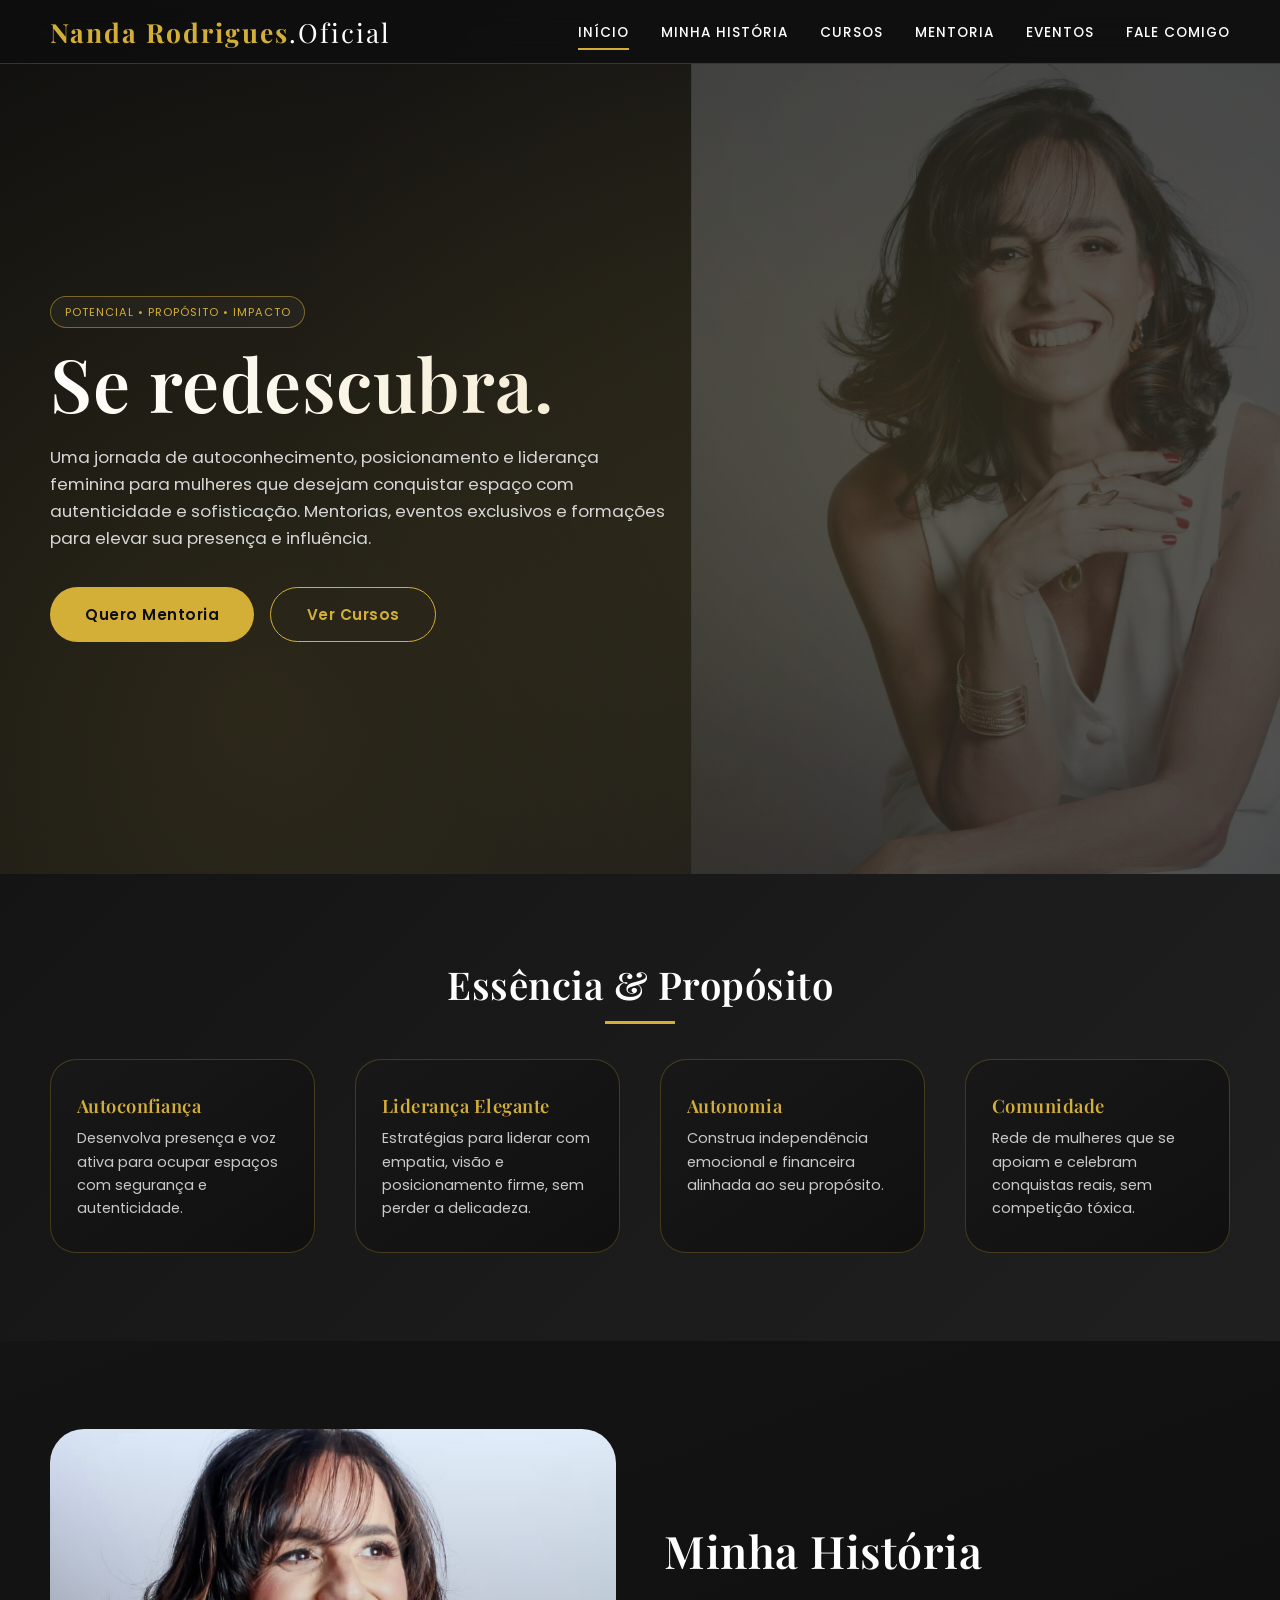
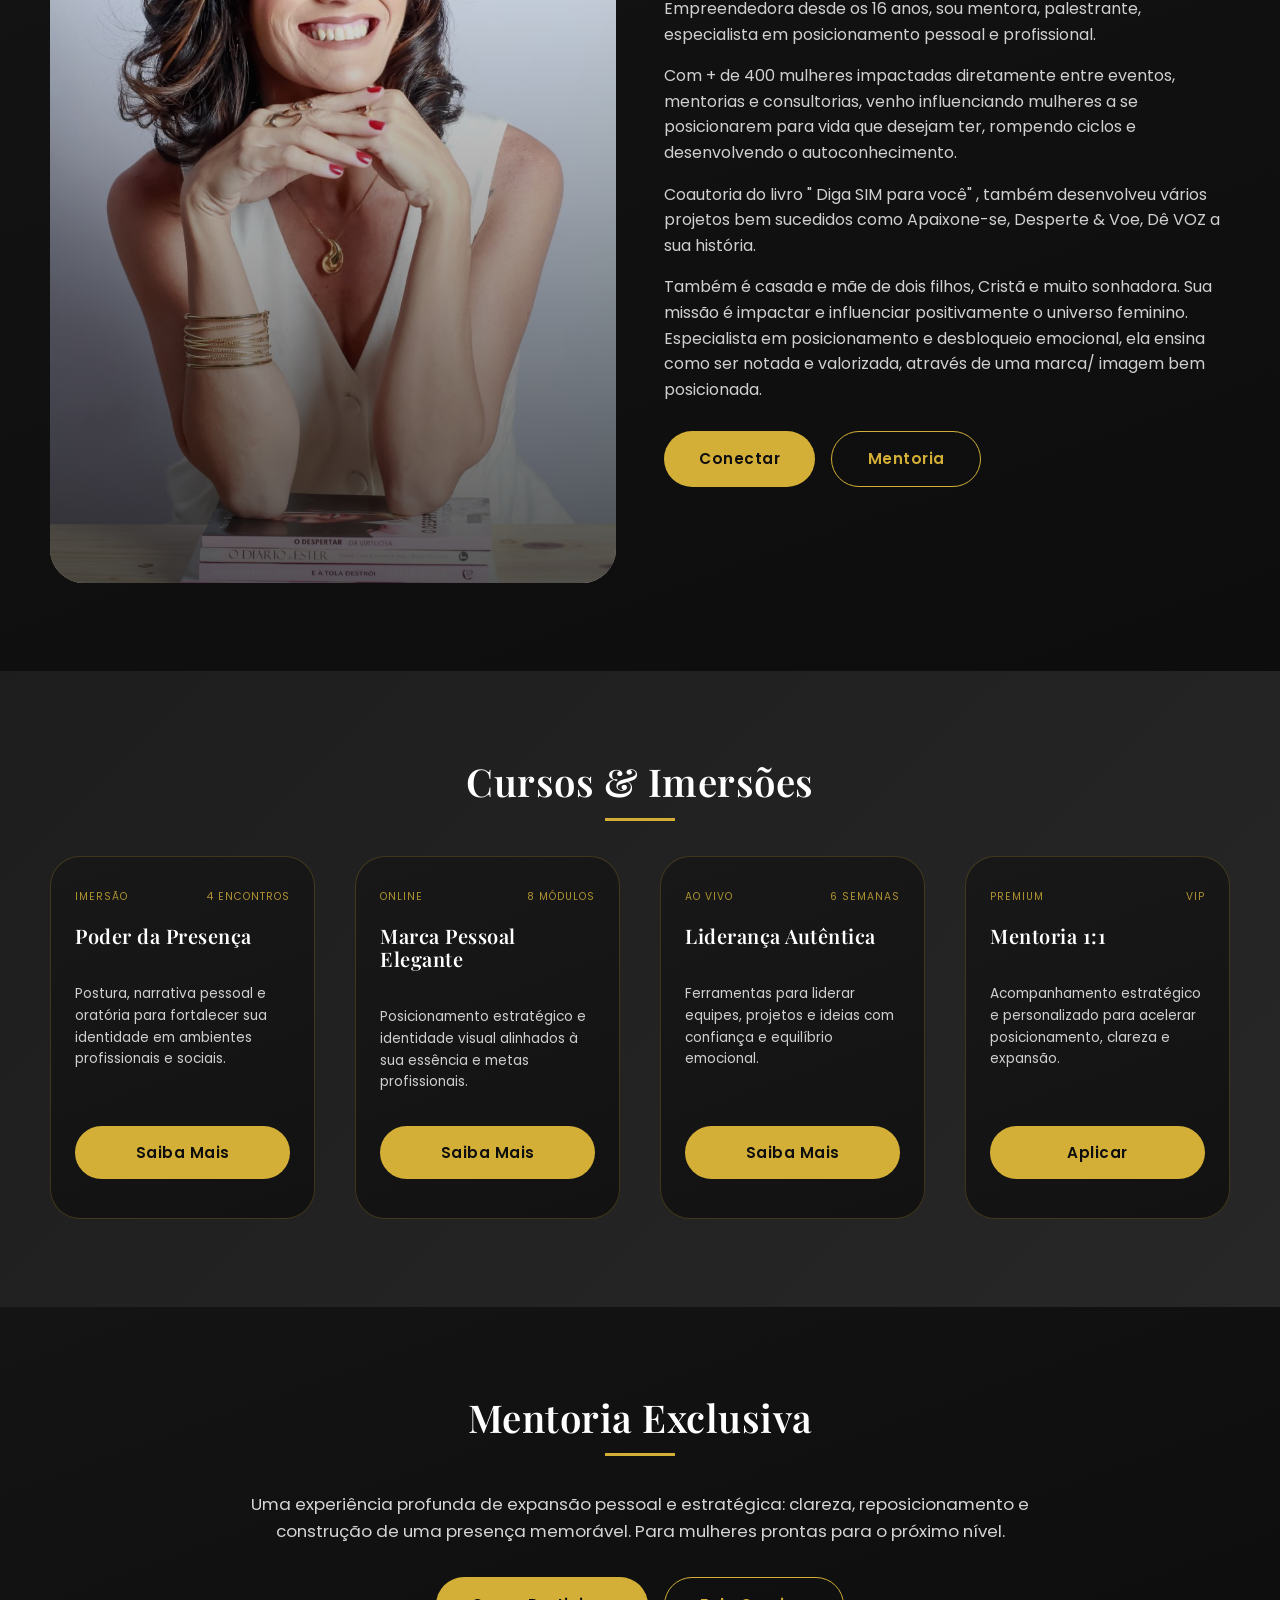
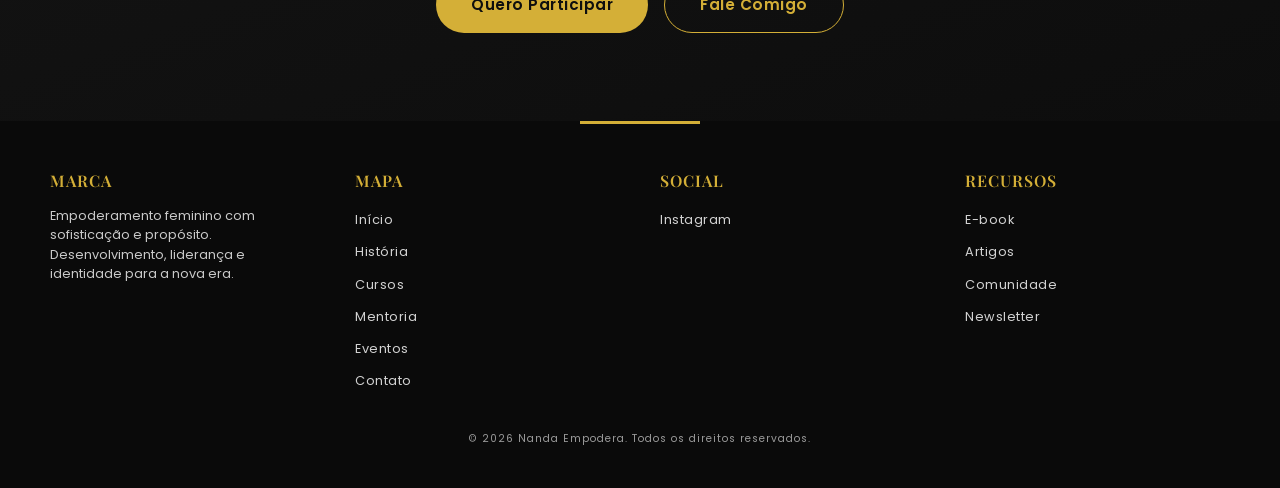
==== index.html @ a6dc2647 "first commit" ====
<!DOCTYPE html>
<html lang="pt-br">
  <head>
    <meta charset="UTF-8" />
    <meta name="viewport" content="width=device-width, initial-scale=1.0" />
    <title>Empoderamento Feminino | Nanda</title>
    <meta
      name="description"
      content="Empoderamento feminino: cursos, mentoria, eventos e uma jornada de transformação com elegância e propósito."
    />
    <link rel="preconnect" href="https://fonts.googleapis.com" />
    <link rel="preconnect" href="https://fonts.gstatic.com" crossorigin />
    <link
      href="https://fonts.googleapis.com/css2?family=Playfair+Display:wght@500;600;700&family=Poppins:wght@300;400;500;600;700&display=swap"
      rel="stylesheet"
    />
    <link rel="stylesheet" href="./css/style.css" />
  </head>
  <body>
    <header class="site-header">
      <div class="container navbar">
        <a href="index.html" class="logo"
          >Nanda Rodrigues<span>.Oficial</span></a
        >
        <nav>
          <ul>
            <li><a class="active" href="index.html">Início</a></li>
            <li><a href="#historia">Minha História</a></li>
            <li><a href="./pages/cursos.html">Cursos</a></li>
            <li><a href="./pages/mentoria.html">Mentoria</a></li>
            <li><a href="./pages/eventos.html">Eventos</a></li>
            <li><a href="./pages/contato.html">Fale Comigo</a></li>
          </ul>
        </nav>
      </div>
    </header>

    <main>
      <section class="hero" id="topo">
        <div class="hero-art">
          <img
            src="./assets/nanda3.jpeg"
            alt="Imagem de destaque"
            loading="lazy"
          />
        </div>
        <div class="container content">
          <div class="badge">Potencial • Propósito • Impacto</div>
          <h1>Se redescubra.</h1>
          <p>
            Uma jornada de autoconhecimento, posicionamento e liderança feminina
            para mulheres que desejam conquistar espaço com autenticidade e
            sofisticação. Mentorias, eventos exclusivos e formações para elevar
            sua presença e influência.
          </p>
          <div class="hero-cta">
            <a href="./pages/mentoria.html" class="btn">Quero Mentoria</a>
            <a href="#cursos" class="btn outline">Ver Cursos</a>
          </div>
        </div>
      </section>

      <section class="section" id="proposta">
        <div class="container">
          <h2 class="section-title">Essência & Propósito</h2>
          <div class="grid values-grid">
            <div class="value-card">
              <h3>Autoconfiança</h3>
              <p>
                Desenvolva presença e voz ativa para ocupar espaços com
                segurança e autenticidade.
              </p>
            </div>
            <div class="value-card">
              <h3>Liderança Elegante</h3>
              <p>
                Estratégias para liderar com empatia, visão e posicionamento
                firme, sem perder a delicadeza.
              </p>
            </div>
            <div class="value-card">
              <h3>Autonomia</h3>
              <p>
                Construa independência emocional e financeira alinhada ao seu
                propósito.
              </p>
            </div>
            <div class="value-card">
              <h3>Comunidade</h3>
              <p>
                Rede de mulheres que se apoiam e celebram conquistas reais, sem
                competição tóxica.
              </p>
            </div>
          </div>
        </div>
      </section>

      <section class="section alt" id="historia">
        <div class="container story">
          <div class="story-media">
            <img
              src="./assets/nanda1.jpeg"
              alt="Mulher em postura de confiança"
              loading="lazy"
            />
          </div>
          <div class="story-text">
            <h2>Minha História</h2>
            <p>
              Empreendedora desde os 16 anos, sou mentora, palestrante,
              especialista em posicionamento pessoal e profissional.
            </p>
            <p>
              Com + de 400 mulheres impactadas diretamente entre eventos,
              mentorias e consultorias, venho influenciando mulheres a se
              posicionarem para vida que desejam ter, rompendo ciclos e
              desenvolvendo o autoconhecimento.
            </p>
            <p>
              Coautoria do livro " Diga SIM para você" , também desenvolveu
              vários projetos bem sucedidos como Apaixone-se, Desperte & Voe, Dê
              VOZ a sua história.
            </p>
            <p>
              Também é casada e mãe de dois filhos, Cristã e muito sonhadora.
              Sua missão é impactar e influenciar positivamente o universo
              feminino. Especialista em posicionamento e desbloqueio emocional,
              ela ensina como ser notada e valorizada, através de uma marca/
              imagem bem posicionada.
            </p>
            <div
              style="
                margin-top: 1.8rem;
                display: flex;
                gap: 1rem;
                flex-wrap: wrap;
              "
            >
              <a href="./pages/contato.html" class="btn">Conectar</a>
              <a href="./pages/mentoria.html" class="btn outline">Mentoria</a>
            </div>
          </div>
        </div>
      </section>

      <section class="section" id="cursos">
        <div class="container">
          <h2 class="section-title">Cursos & Imersões</h2>
          <div class="grid courses-grid">
            <div class="course-card">
              <div class="course-meta">
                <span>IMERSÃO</span><span>4 encontros</span>
              </div>
              <h3>Poder da Presença</h3>
              <p>
                Postura, narrativa pessoal e oratória para fortalecer sua
                identidade em ambientes profissionais e sociais.
              </p>
              <a href="./pages/cursos.html#presenca" class="btn">Saiba Mais</a>
            </div>
            <div class="course-card">
              <div class="course-meta">
                <span>ONLINE</span><span>8 módulos</span>
              </div>
              <h3>Marca Pessoal Elegante</h3>
              <p>
                Posicionamento estratégico e identidade visual alinhados à sua
                essência e metas profissionais.
              </p>
              <a href="./pages/cursos.html#marca" class="btn">Saiba Mais</a>
            </div>
            <div class="course-card">
              <div class="course-meta">
                <span>AO VIVO</span><span>6 semanas</span>
              </div>
              <h3>Liderança Autêntica</h3>
              <p>
                Ferramentas para liderar equipes, projetos e ideias com
                confiança e equilíbrio emocional.
              </p>
              <a href="./pages/cursos.html#lideranca" class="btn">Saiba Mais</a>
            </div>
            <div class="course-card">
              <div class="course-meta">
                <span>PREMIUM</span><span>VIP</span>
              </div>
              <h3>Mentoria 1:1</h3>
              <p>
                Acompanhamento estratégico e personalizado para acelerar
                posicionamento, clareza e expansão.
              </p>
              <a href="./pages/mentoria.html" class="btn">Aplicar</a>
            </div>
          </div>
        </div>
      </section>

      <section class="section alt" id="call">
        <div class="container" style="text-align: center; max-width: 820px">
          <h2 class="section-title">Mentoria Exclusiva</h2>
          <p style="color: #d5d5d5; font-size: 1.05rem">
            Uma experiência profunda de expansão pessoal e estratégica: clareza,
            reposicionamento e construção de uma presença memorável. Para
            mulheres prontas para o próximo nível.
          </p>
          <div
            style="
              margin-top: 2rem;
              display: flex;
              justify-content: center;
              gap: 1rem;
              flex-wrap: wrap;
            "
          >
            <a href="./pages/mentoria.html" class="btn">Quero Participar</a>
            <a href="./pages/contato.html" class="btn outline">Fale Comigo</a>
          </div>
        </div>
      </section>
    </main>

    <footer class="site-footer">
      <div class="container footer-grid">
        <div class="footer-col">
          <h4>Marca</h4>
          <p style="font-size: 0.8rem; line-height: 1.5; color: #c9c9c9">
            Empoderamento feminino com sofisticação e propósito.
            Desenvolvimento, liderança e identidade para a nova era.
          </p>
        </div>
        <div class="footer-col">
          <h4>Mapa</h4>
          <ul>
            <li><a href="#topo">Início</a></li>
            <li><a href="#historia">História</a></li>
            <li><a href="#cursos">Cursos</a></li>
            <li><a href="./pages/mentoria.html">Mentoria</a></li>
            <li><a href="./pages/eventos.html">Eventos</a></li>
            <li><a href="./pages/contato.html">Contato</a></li>
          </ul>
        </div>
        <div class="footer-col">
          <h4>Social</h4>
          <ul>
            <li><a href="http://instagram.com/nanda_rodriguesoficial">Instagram</a></li>

          </ul>
        </div>
        <div class="footer-col">
          <h4>Recursos</h4>
          <ul>
            <li><a href="#">E-book</a></li>
            <li><a href="#">Artigos</a></li>
            <li><a href="#">Comunidade</a></li>
            <li><a href="#">Newsletter</a></li>
          </ul>
        </div>
      </div>
      <div class="copy">
        © <span id="ano"></span> Nanda Empodera. Todos os direitos reservados.
      </div>
    </footer>
    <script>
      document.getElementById("ano").textContent = new Date().getFullYear();
    </script>
  </body>
</html>
---- css/style.css ----
/* Paleta: Preto (#0E0E0E), Branco (#FFFFFF), Dourado (#C8A951 / #D4AF37) */
:root {
  --preto: #0e0e0e;
  --branco: #ffffff;
  --dourado: #d4af37;
  --dourado-claro: #edd9a3;
  --fonte-titulo: 'Playfair Display', serif;
  --fonte-texto: 'Poppins', 'Helvetica Neue', Arial, sans-serif;
  --grad-bg: linear-gradient(135deg, #0e0e0e 0%, #1c1c1c 40%, #2b2b2b 100%);
}

* { box-sizing: border-box; }
html { scroll-behavior: smooth; }
body {
  margin:0; padding:0;
  font-family: var(--fonte-texto);
  color: var(--branco);
  background: var(--grad-bg);
  -webkit-font-smoothing: antialiased;
}

/* Tipografia */
h1,h2,h3,h4 { font-family: var(--fonte-titulo); font-weight:600; line-height:1.15; letter-spacing:.5px; }
p { line-height:1.6; }

/* Layout utilidades */
.container { width: min(1180px, 100% - 3rem); margin-inline:auto; }
.grid { display:grid; gap:2.5rem; }
.flex { display:flex; }
.center { display:flex; align-items:center; justify-content:center; }
.btn {
  --btn-bg: var(--dourado);
  --btn-color: var(--preto);
  position:relative;
  display:inline-flex; align-items:center; justify-content:center;
  padding:.95rem 2.2rem; border:none; border-radius:48px;
  background:var(--btn-bg); color:var(--btn-color); font-weight:600; font-size:.95rem; letter-spacing:.5px;
  text-decoration:none; cursor:pointer; overflow:hidden; transition:.35s ease;
}
.btn::after { content:""; position:absolute; inset:0; background:linear-gradient(120deg,var(--dourado),#f5e1a4,var(--dourado)); opacity:0; transition:.45s; }
.btn:hover::after { opacity:1; }
.btn:hover { color:var(--preto); filter:brightness(1.05); transform:translateY(-2px); box-shadow:0 8px 22px -10px rgba(0,0,0,.6); }
.btn.outline { background:transparent; color:var(--dourado); border:1px solid var(--dourado); }
.btn.outline:hover { background:var(--dourado); color:var(--preto); }

/* Header */
header.site-header {
  position:sticky; top:0; z-index:50;
  backdrop-filter: blur(14px);
  background:rgba(14,14,14,0.72);
  border-bottom:1px solid rgba(212,175,55,0.25);
}
.navbar { display:flex; align-items:center; justify-content:space-between; padding:.85rem 0; }
.logo { font-family:var(--fonte-titulo); font-size:1.65rem; color:var(--dourado); text-decoration:none; font-weight:700; letter-spacing:2px; position:relative; }
.logo span { color:var(--branco); font-weight:300; }
nav ul { list-style:none; display:flex; gap:2rem; margin:0; padding:0; }
nav a { position:relative; font-size:.85rem; text-transform:uppercase; letter-spacing:1px; font-weight:500; text-decoration:none; color:var(--branco); padding:.25rem 0; }
nav a::after { content:""; position:absolute; left:0; bottom:-4px; width:0; height:2px; background:var(--dourado); transition:.4s ease; }
nav a:hover::after, nav a.active::after { width:100%; }

/* Hero */
.hero { position:relative; min-height:90vh; display:flex; align-items:center; }
.hero::before { content:""; position:absolute; inset:0; background:radial-gradient(circle at 70% 40%, rgba(212,175,55,0.10), transparent 60%), radial-gradient(circle at 20% 80%, rgba(212,175,55,0.12), transparent 65%); pointer-events:none; }
.hero .content { position:relative; z-index:2; }
.hero .hero-art { position:absolute; inset:0; display:flex; justify-content:flex-end; align-items:center; overflow:hidden; pointer-events:none; }
.hero .hero-art img { width:50%; max-width:640px; min-width:380px; object-fit:cover; object-position:top center; height:100%; opacity:.28; mix-blend-mode:screen; filter:grayscale(30%) contrast(105%) brightness(80%); transform:translateX(8%); transition:1.2s ease; }
.hero:hover .hero-art img { opacity:.38; filter:grayscale(10%) contrast(110%) brightness(86%); }
.badge { display:inline-flex; align-items:center; gap:.5rem; padding:.4rem .85rem; border:1px solid rgba(212,175,55,.5); border-radius:40px; font-size:.7rem; letter-spacing:1px; text-transform:uppercase; color:var(--dourado); background:rgba(255,255,255,0.04); backdrop-filter:blur(10px); }
.hero h1 { font-size: clamp(2.6rem, 6vw, 4.6rem); margin:.75rem 0 1.2rem; background:linear-gradient(120deg,var(--branco),var(--dourado-claro)); -webkit-background-clip:text; background-clip:text; color:transparent; }
.hero p { max-width:620px; font-size:1.05rem; color:#d6d6d6; }
.hero-cta { margin-top:2.2rem; display:flex; gap:1rem; flex-wrap:wrap; }

/* Seção Valores / Proposta */
.section { padding:5.5rem 0; position:relative; }
.section.alt { background:linear-gradient(160deg,#141414,#0d0d0d); }
.section-title { font-size:2.4rem; margin:0 0 2.2rem; text-align:center; position:relative; }
.section-title::after { content:""; width:70px; height:3px; background:var(--dourado); display:block; margin:.9rem auto 0; }
.values-grid { grid-template-columns:repeat(auto-fit,minmax(230px,1fr)); }
.value-card { position:relative; padding:2.2rem 1.6rem 2rem; background:linear-gradient(145deg,#181818,#101010); border:1px solid rgba(212,175,55,0.25); border-radius:26px; overflow:hidden; transition:.5s; }
.value-card::before { content:""; position:absolute; inset:0; background:linear-gradient(130deg,rgba(212,175,55,0.15),transparent 65%); opacity:0; transition:.5s; }
.value-card:hover { transform:translateY(-6px); box-shadow:0 18px 40px -20px rgba(0,0,0,.9); }
.value-card:hover::before { opacity:1; }
.value-card h3 { margin:0 0 .7rem; font-size:1.15rem; color:var(--dourado); letter-spacing:.5px; }
.value-card p { margin:0; font-size:.9rem; color:#c9c9c9; }

/* Minha História */
.story { display:grid; gap:3rem; grid-template-columns:repeat(auto-fit,minmax(320px,1fr)); align-items:center; }
.story-media { position:relative; aspect-ratio:3/4; border-radius:34px; overflow:hidden; background:#222; }
.story-media img { width:100%; height:100%; object-fit:cover; filter:grayscale(20%) contrast(105%); transition:.6s; }
.story-media::after { content:""; position:absolute; inset:0; background:linear-gradient(to top, rgba(14,14,14,0.7), rgba(14,14,14,0)); }
.story-media:hover img { transform:scale(1.05); filter:grayscale(0%) contrast(110%); }
.story-text h2 { font-size:2.8rem; margin:0 0 1.2rem; }
.story-text p { color:#d0d0d0; }

/* Cursos e Mentoria */
.courses-grid { grid-template-columns:repeat(auto-fit,minmax(260px,1fr)); }
.course-card { position:relative; padding:2rem 1.5rem 2.4rem; background:linear-gradient(160deg,#181818,#121212); border:1px solid rgba(212,175,55,0.22); border-radius:30px; display:flex; flex-direction:column; gap:1rem; }
.course-card h3 { margin:.2rem 0 .4rem; font-size:1.25rem; }
.course-card p { font-size:.85rem; color:#cfcfcf; flex-grow:1; }
.course-meta { display:flex; justify-content:space-between; font-size:.65rem; letter-spacing:1px; text-transform:uppercase; color:var(--dourado); opacity:.8; }
.course-card .btn { margin-top:.2rem; }

/* Eventos */
.events-list { display:grid; gap:2rem; }
.event-item { position:relative; padding:1.6rem 1.5rem 1.9rem; border:1px solid rgba(212,175,55,0.25); border-radius:24px; background:linear-gradient(140deg,#181818,#121212); display:grid; gap:1rem; }
.event-top { display:flex; flex-wrap:wrap; gap:1rem; justify-content:space-between; align-items:center; }
.event-date { font-size:.75rem; letter-spacing:1px; text-transform:uppercase; color:var(--dourado); background:rgba(212,175,55,0.1); padding:.45rem .85rem; border-radius:30px; }
.event-item h3 { margin:.3rem 0 .2rem; font-size:1.25rem; color:var(--branco); }
.event-item p { margin:0; font-size:.9rem; color:#cfcfcf; }
.event-actions { margin-top:.6rem; display:flex; gap:.6rem; flex-wrap:wrap; }

/* Contato */
.contact-wrapper { display:grid; gap:3rem; grid-template-columns:repeat(auto-fit,minmax(320px,1fr)); align-items:start; }
.contact-info { background:linear-gradient(150deg,#181818,#111); padding:2.2rem 2rem 2.4rem; border:1px solid rgba(212,175,55,0.25); border-radius:28px; }
.contact-info h3 { margin-top:0; color:var(--dourado); }
.contact-info p { font-size:.9rem; color:#d0d0d0; }
.socials { display:flex; gap:.9rem; margin-top:1rem; }
.socials a { width:42px; height:42px; display:inline-flex; align-items:center; justify-content:center; border-radius:50%; border:1px solid rgba(212,175,55,0.35); color:var(--dourado); text-decoration:none; font-size:1rem; transition:.4s; }
.socials a:hover { background:var(--dourado); color:var(--preto); box-shadow:0 0 0 4px rgba(212,175,55,0.25); }

form.contact-form { display:grid; gap:1.1rem; }
.contact-form .row { display:grid; gap:1rem; grid-template-columns:repeat(auto-fit,minmax(180px,1fr)); }
.contact-form input, .contact-form textarea, .contact-form select {
  width:100%; padding:.95rem 1rem; border-radius:18px; border:1px solid rgba(212,175,55,0.3); background:#111; color:var(--branco); font-family:var(--fonte-texto); font-size:.9rem; resize:vertical; min-height:56px;
}
.contact-form textarea { min-height:160px; }
.contact-form input:focus, .contact-form textarea:focus, .contact-form select:focus { outline:1px solid var(--dourado); box-shadow:0 0 0 3px rgba(212,175,55,0.25); }

/* Footer */
footer.site-footer { background:#0a0a0a; padding:3.2rem 0 2.6rem; position:relative; }
footer.site-footer::before { content:""; position:absolute; top:0; left:50%; transform:translateX(-50%); width:120px; height:3px; background:var(--dourado); }
.footer-grid { display:grid; gap:2.5rem; grid-template-columns:repeat(auto-fit,minmax(200px,1fr)); }
.footer-col h4 { margin:0 0 1rem; font-size:1rem; letter-spacing:1px; color:var(--dourado); text-transform:uppercase; }
.footer-col ul { list-style:none; padding:0; margin:0; display:grid; gap:.45rem; }
.footer-col a { color:#d2d2d2; text-decoration:none; font-size:.8rem; letter-spacing:.5px; }
.footer-col a:hover { color:var(--dourado); }
.copy { margin-top:2.4rem; font-size:.65rem; text-align:center; letter-spacing:1px; color:#999; }

/* Toast feedback */
.toast-holder { position:fixed; top:1rem; right:1rem; display:flex; flex-direction:column; gap:.6rem; z-index:3000; }
.toast { background:rgba(20,20,20,.9); border:1px solid rgba(212,175,55,0.4); color:var(--branco); font-size:.75rem; padding:.75rem 1rem; border-radius:14px; letter-spacing:.5px; opacity:0; transform:translateY(-6px); transition:.4s cubic-bezier(.4,.7,.3,1); backdrop-filter:blur(6px); }
.toast-info { border-color:rgba(212,175,55,0.4); }
.toast-warn { border-color:#d4af37; background:linear-gradient(120deg,#332b10,#1b180d); }
.toast-error { border-color:#b54040; background:linear-gradient(120deg,#3a1212,#1b0d0d); }
.toast.show { opacity:1; transform:translateY(0); }

/* Responsividade */
@media (max-width:860px) {
  .navbar { flex-wrap:wrap; gap:1rem; }
  nav ul { flex-wrap:wrap; gap:1.2rem; }
  .hero { padding:5rem 0 4rem; }
  .hero .hero-art img { width:70%; min-width:unset; transform:translateX(0); opacity:.22; }
  .story-text h2 { font-size:2.2rem; }
}
@media (max-width:540px) {
  .hero h1 { font-size:2.3rem; }
  .section { padding:4rem 0; }
}
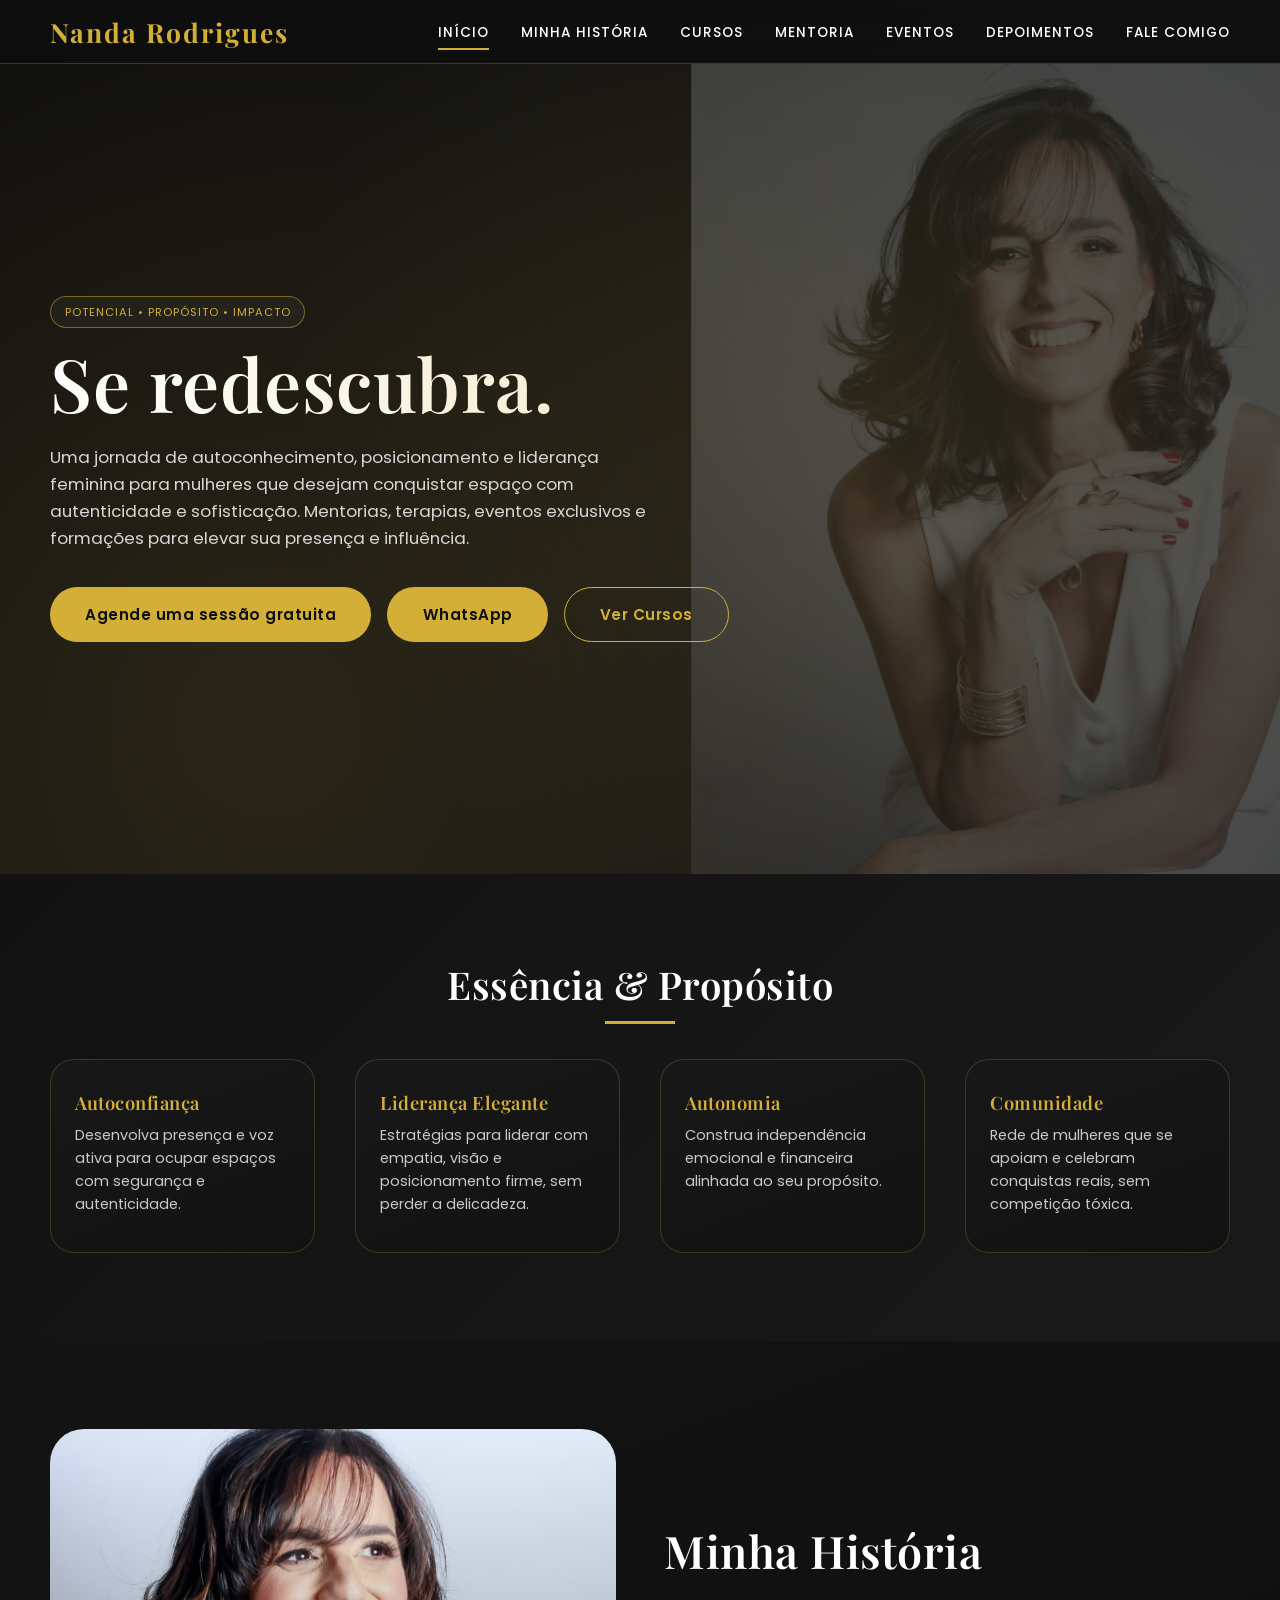
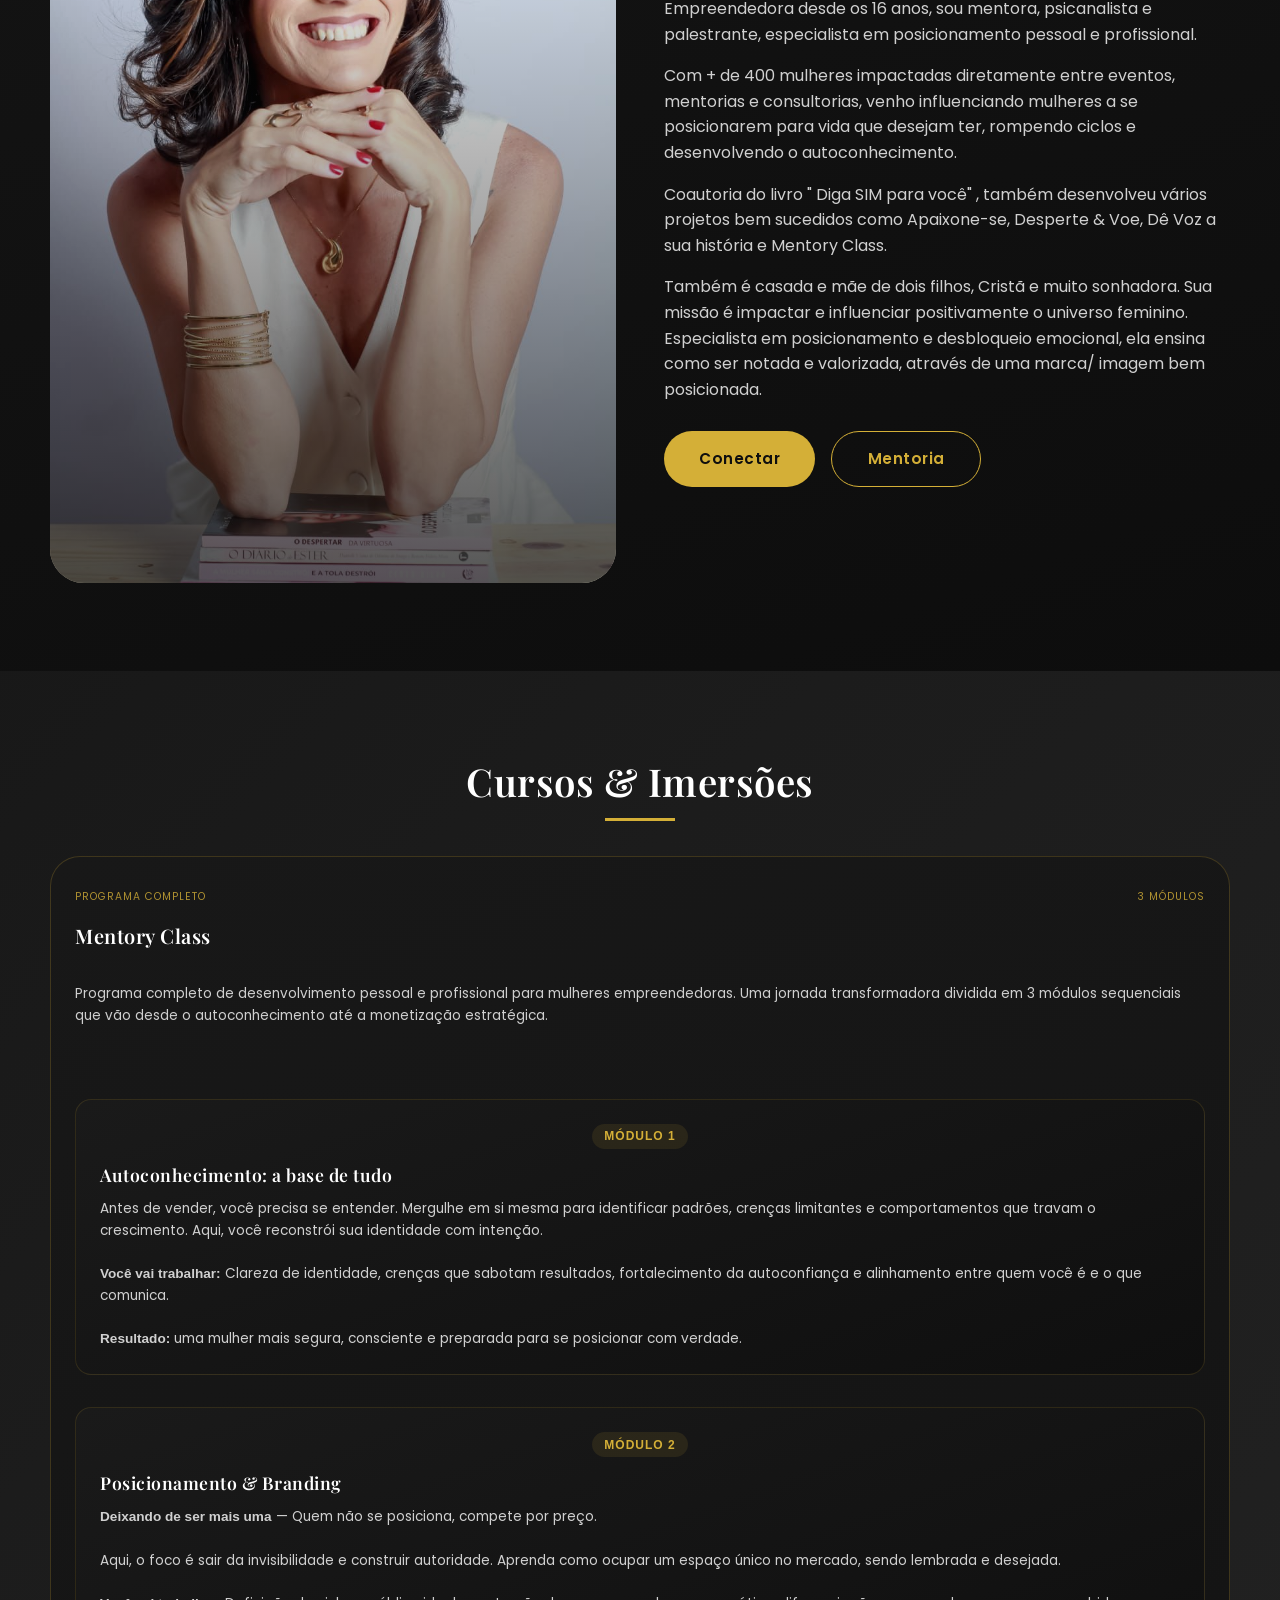
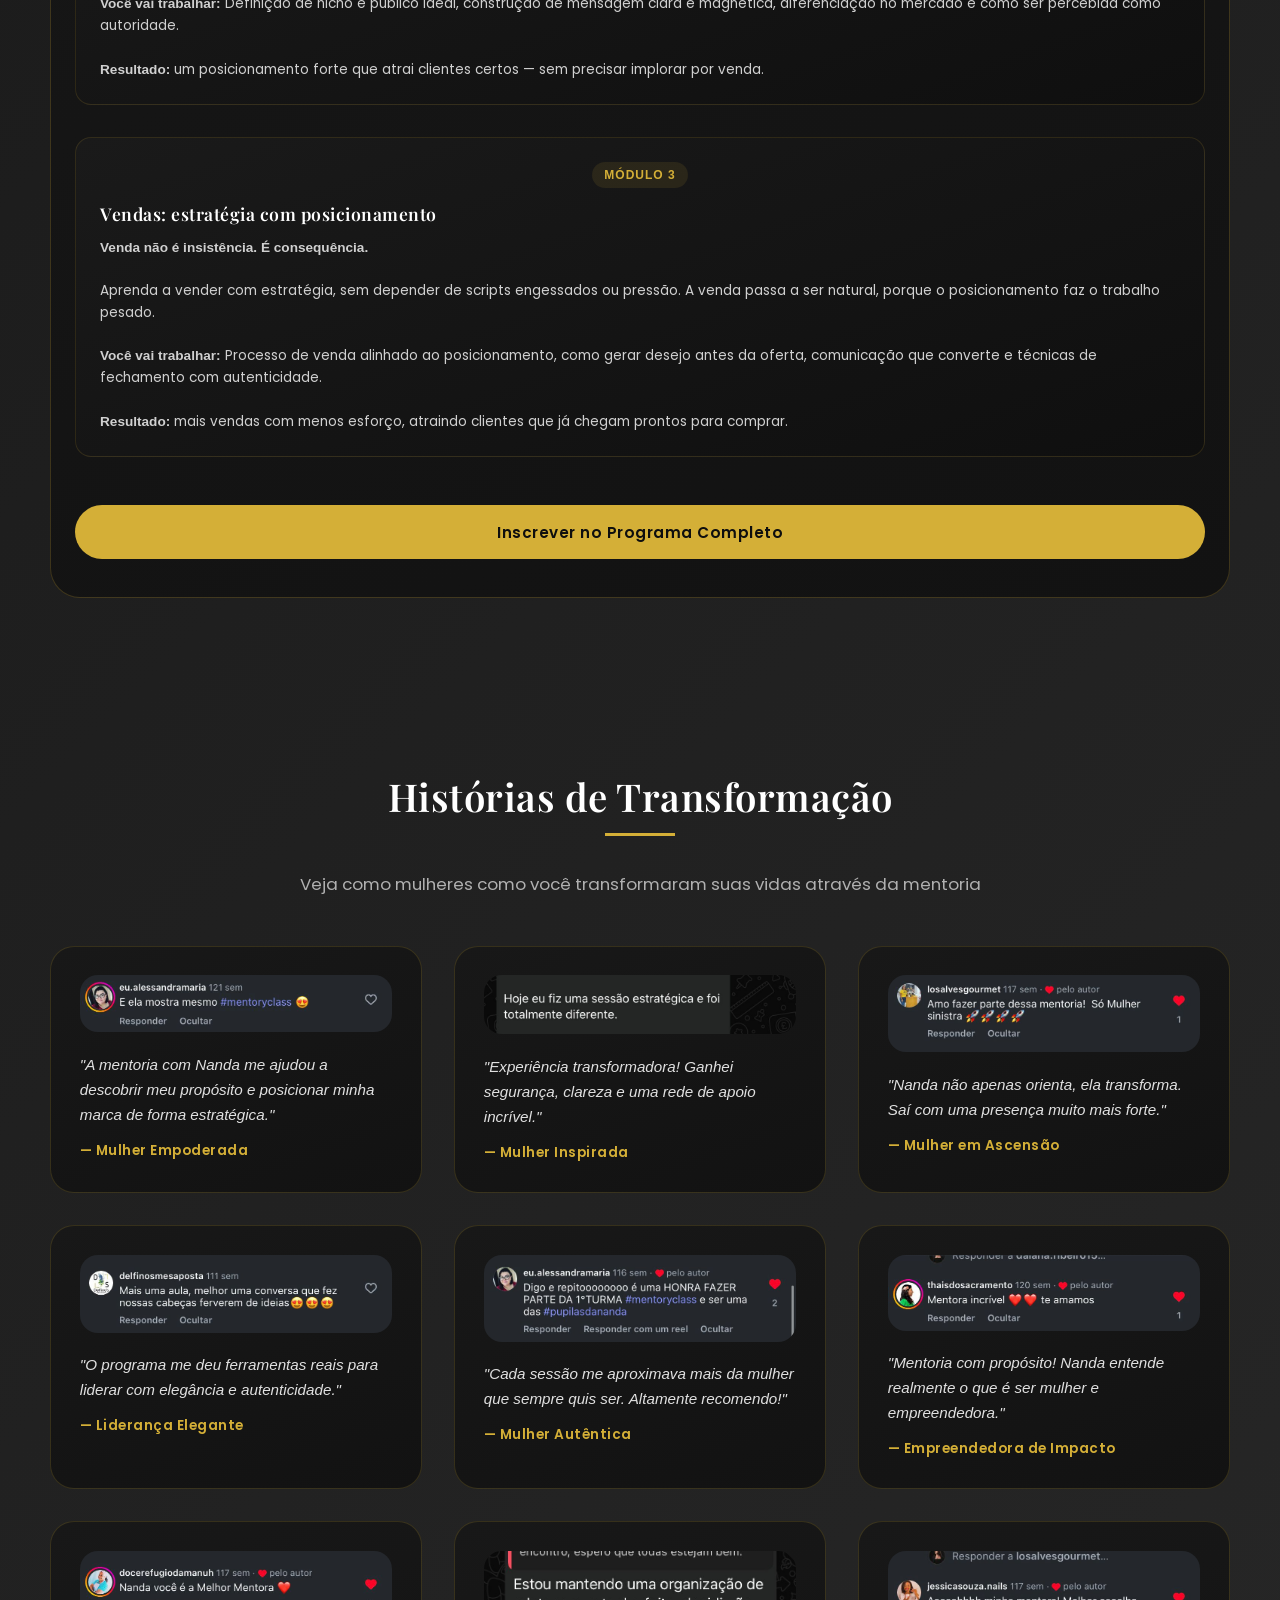
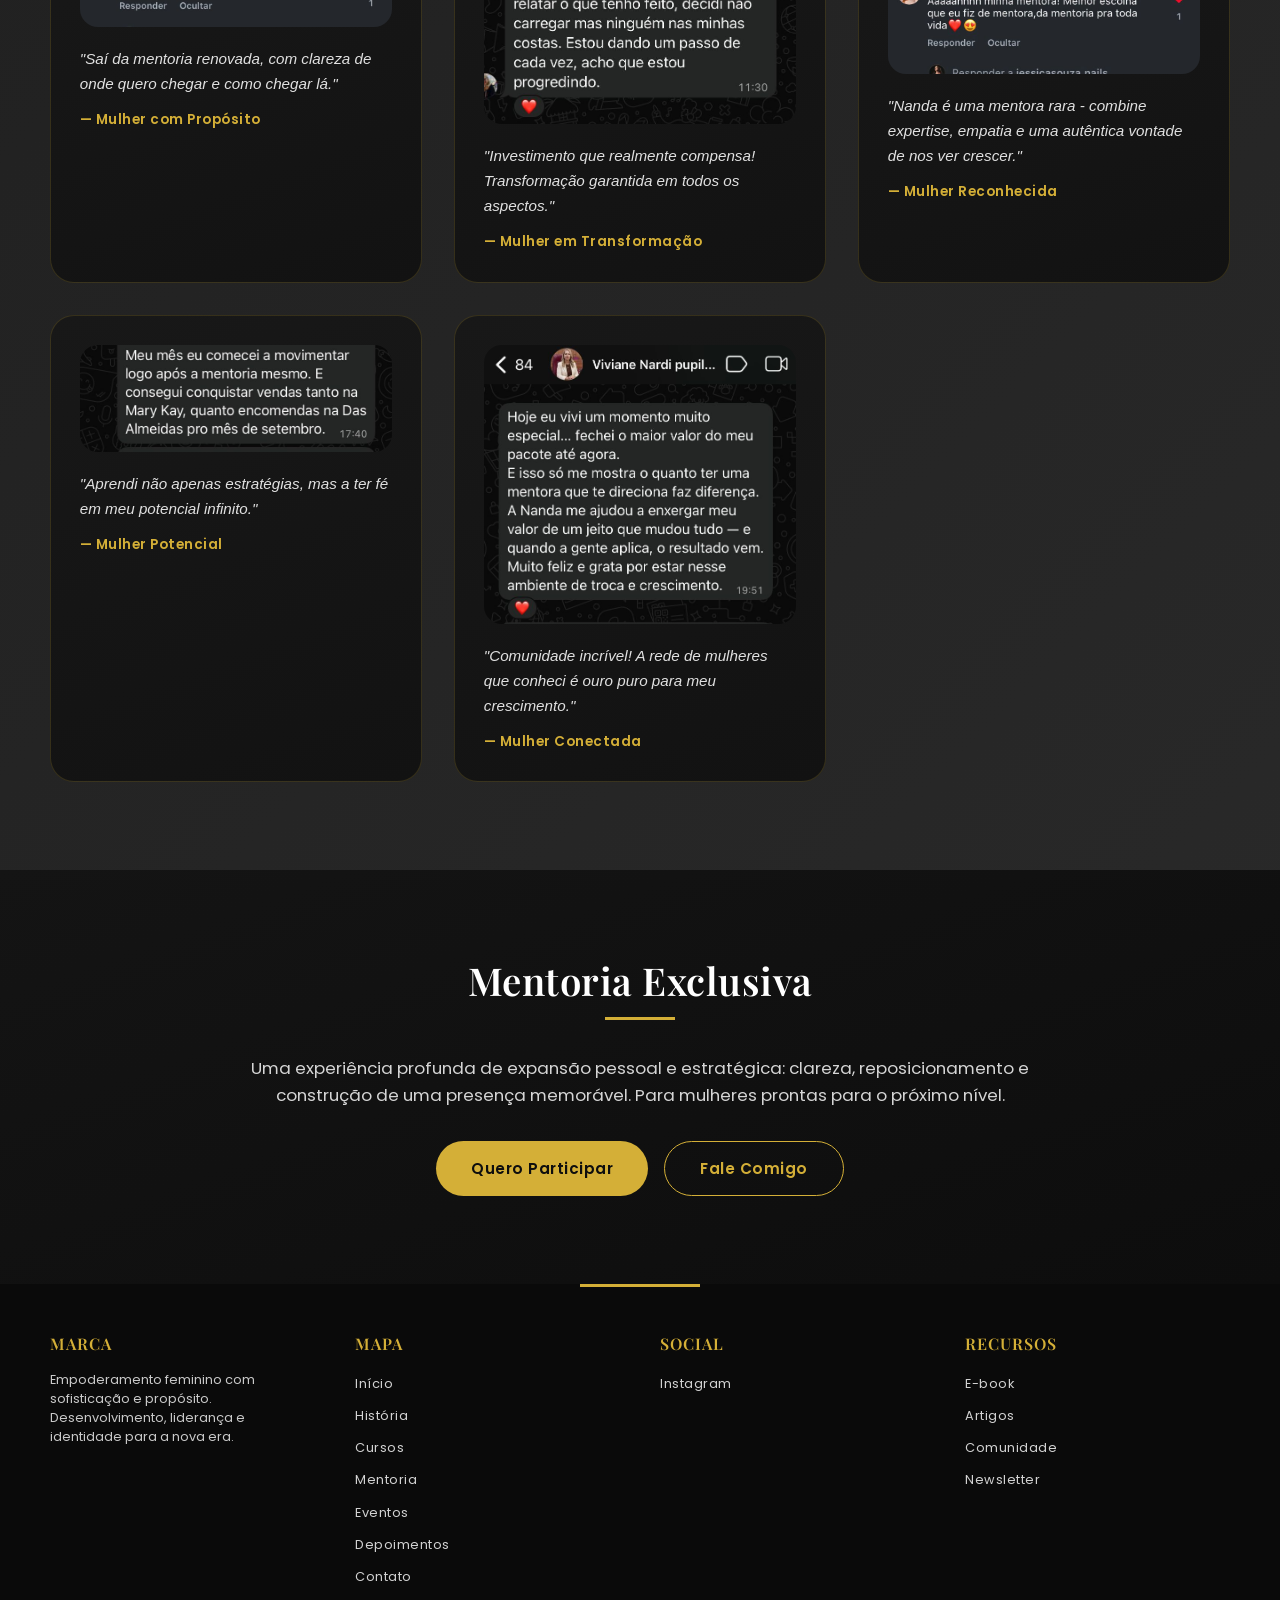
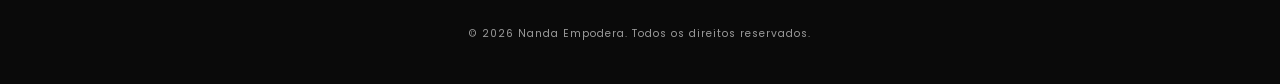
==== commit ff86fba0: "site atualizado" ====
--- a/index.html
+++ b/index.html
@@ -20,8 +20,13 @@
     <header class="site-header">
       <div class="container navbar">
         <a href="index.html" class="logo"
-          >Nanda Rodrigues<span>.Oficial</span></a
+          >Nanda Rodrigues</a
         >
+        <button class="mobile-menu-btn" aria-label="Menu">
+          <span></span>
+          <span></span>
+          <span></span>
+        </button>
         <nav>
           <ul>
             <li><a class="active" href="index.html">Início</a></li>
@@ -29,6 +34,7 @@
             <li><a href="./pages/cursos.html">Cursos</a></li>
             <li><a href="./pages/mentoria.html">Mentoria</a></li>
             <li><a href="./pages/eventos.html">Eventos</a></li>
+            <li><a href="#depoimentos">Depoimentos</a></li>
             <li><a href="./pages/contato.html">Fale Comigo</a></li>
           </ul>
         </nav>
@@ -50,11 +56,12 @@
           <p>
             Uma jornada de autoconhecimento, posicionamento e liderança feminina
             para mulheres que desejam conquistar espaço com autenticidade e
-            sofisticação. Mentorias, eventos exclusivos e formações para elevar
+            sofisticação. Mentorias, terapias, eventos exclusivos e formações para elevar
             sua presença e influência.
           </p>
           <div class="hero-cta">
-            <a href="./pages/mentoria.html" class="btn">Quero Mentoria</a>
+            <a href="https://wa.me/5521983463607"  class="btn">Agende uma sessão gratuita</a>
+            <a href="https://wa.me/5521983463607" class="btn">WhatsApp</a>
             <a href="#cursos" class="btn outline">Ver Cursos</a>
           </div>
         </div>
@@ -108,7 +115,7 @@
           <div class="story-text">
             <h2>Minha História</h2>
             <p>
-              Empreendedora desde os 16 anos, sou mentora, palestrante,
+              Empreendedora desde os 16 anos, sou mentora, psicanalista e palestrante,
               especialista em posicionamento pessoal e profissional.
             </p>
             <p>
@@ -120,7 +127,7 @@
             <p>
               Coautoria do livro " Diga SIM para você" , também desenvolveu
               vários projetos bem sucedidos como Apaixone-se, Desperte & Voe, Dê
-              VOZ a sua história.
+              Voz a sua história e Mentory Class.
             </p>
             <p>
               Também é casada e mãe de dois filhos, Cristã e muito sonhadora.
@@ -148,49 +155,172 @@
         <div class="container">
           <h2 class="section-title">Cursos & Imersões</h2>
           <div class="grid courses-grid">
-            <div class="course-card">
-              <div class="course-meta">
-                <span>IMERSÃO</span><span>4 encontros</span>
-              </div>
-              <h3>Poder da Presença</h3>
-              <p>
-                Postura, narrativa pessoal e oratória para fortalecer sua
-                identidade em ambientes profissionais e sociais.
+            <div class="course-card" id="mentory-class">
+              <div class="course-meta"><span>PROGRAMA COMPLETO</span><span>3 módulos</span></div>
+              <h3>Mentory Class</h3>
+              <p style="margin-bottom: 2rem;">
+                Programa completo de desenvolvimento pessoal e profissional para mulheres empreendedoras. Uma jornada transformadora dividida em 3 módulos sequenciais que vão desde o autoconhecimento até a monetização estratégica.
               </p>
-              <a href="./pages/cursos.html#presenca" class="btn">Saiba Mais</a>
-            </div>
-            <div class="course-card">
-              <div class="course-meta">
-                <span>ONLINE</span><span>8 módulos</span>
-              </div>
-              <h3>Marca Pessoal Elegante</h3>
-              <p>
-                Posicionamento estratégico e identidade visual alinhados à sua
-                essência e metas profissionais.
-              </p>
-              <a href="./pages/cursos.html#marca" class="btn">Saiba Mais</a>
-            </div>
-            <div class="course-card">
-              <div class="course-meta">
-                <span>AO VIVO</span><span>6 semanas</span>
-              </div>
-              <h3>Liderança Autêntica</h3>
-              <p>
-                Ferramentas para liderar equipes, projetos e ideias com
-                confiança e equilíbrio emocional.
-              </p>
-              <a href="./pages/cursos.html#lideranca" class="btn">Saiba Mais</a>
-            </div>
-            <div class="course-card">
-              <div class="course-meta">
-                <span>PREMIUM</span><span>VIP</span>
-              </div>
-              <h3>Mentoria 1:1</h3>
-              <p>
-                Acompanhamento estratégico e personalizado para acelerar
-                posicionamento, clareza e expansão.
-              </p>
-              <a href="./pages/mentoria.html" class="btn">Aplicar</a>
+
+              <div class="modules-container">
+                <div class="module-item">
+                  <div class="module-header">
+                    <span class="module-number">Módulo 1</span>
+                  </div>
+                  <h4>Autoconhecimento: a base de tudo</h4>
+                  <p>
+                    Antes de vender, você precisa se entender. Mergulhe em si mesma para identificar padrões, crenças limitantes e comportamentos que travam o crescimento. Aqui, você reconstrói sua identidade com intenção.
+                    <br><br>
+                    <strong>Você vai trabalhar:</strong> Clareza de identidade, crenças que sabotam resultados, fortalecimento da autoconfiança e alinhamento entre quem você é e o que comunica.
+                    <br><br>
+                    <strong>Resultado:</strong> uma mulher mais segura, consciente e preparada para se posicionar com verdade.
+                  </p>
+                </div>
+
+                <div class="module-item">
+                  <div class="module-header">
+                    <span class="module-number">Módulo 2</span>
+                  </div>
+                  <h4>Posicionamento & Branding</h4>
+                  <p>
+                    <strong>Deixando de ser mais uma</strong> — Quem não se posiciona, compete por preço.
+                    <br><br>
+                    Aqui, o foco é sair da invisibilidade e construir autoridade. Aprenda como ocupar um espaço único no mercado, sendo lembrada e desejada.
+                    <br><br>
+                    <strong>Você vai trabalhar:</strong> Definição de nicho e público ideal, construção de mensagem clara e magnética, diferenciação no mercado e como ser percebida como autoridade.
+                    <br><br>
+                    <strong>Resultado:</strong> um posicionamento forte que atrai clientes certos — sem precisar implorar por venda.
+                  </p>
+                </div>
+
+                <div class="module-item">
+                  <div class="module-header">
+                    <span class="module-number">Módulo 3</span>
+                  </div>
+                  <h4>Vendas: estratégia com posicionamento</h4>
+                  <p>
+                    <strong>Venda não é insistência. É consequência.</strong>
+                    <br><br>
+                    Aprenda a vender com estratégia, sem depender de scripts engessados ou pressão. A venda passa a ser natural, porque o posicionamento faz o trabalho pesado.
+                    <br><br>
+                    <strong>Você vai trabalhar:</strong> Processo de venda alinhado ao posicionamento, como gerar desejo antes da oferta, comunicação que converte e técnicas de fechamento com autenticidade.
+                    <br><br>
+                    <strong>Resultado:</strong> mais vendas com menos esforço, atraindo clientes que já chegam prontos para comprar.
+                  </p>
+                </div>
+              </div>
+
+              <a href="https://pay.kiwify.com.br/sNuYSTs" target="_blank" class="btn" style="margin-top: 2rem;">Inscrever no Programa Completo</a>
+            </div>
+          </div>
+        </div>
+      </section>
+
+      <section class="section" id="depoimentos">
+        <div class="container">
+          <h2 class="section-title">Histórias de Transformação</h2>
+          <p style="text-align: center; color: #b0b0b0; font-size: 1.05rem; margin-bottom: 3rem;">
+            Veja como mulheres como você transformaram suas vidas através da mentoria
+          </p>
+          <div class="testimonials-grid">
+            <div class="testimonial-card">
+              <div class="testimonial-image">
+                <img src="./assets/dep.jpeg" alt="Depoimento 1" loading="lazy" />
+              </div>
+              <div class="testimonial-content">
+                <p class="testimonial-text">"A mentoria com Nanda me ajudou a descobrir meu propósito e posicionar minha marca de forma estratégica."</p>
+                <p class="testimonial-author">— Mulher Empoderada</p>
+              </div>
+            </div>
+            <div class="testimonial-card">
+              <div class="testimonial-image">
+                <img src="./assets/dep2.jpeg" alt="Depoimento 2" loading="lazy" />
+              </div>
+              <div class="testimonial-content">
+                <p class="testimonial-text">"Experiência transformadora! Ganhei segurança, clareza e uma rede de apoio incrível."</p>
+                <p class="testimonial-author">— Mulher Inspirada</p>
+              </div>
+            </div>
+            <div class="testimonial-card">
+              <div class="testimonial-image">
+                <img src="./assets/dep3.jpeg" alt="Depoimento 3" loading="lazy" />
+              </div>
+              <div class="testimonial-content">
+                <p class="testimonial-text">"Nanda não apenas orienta, ela transforma. Saí com uma presença muito mais forte."</p>
+                <p class="testimonial-author">— Mulher em Ascensão</p>
+              </div>
+            </div>
+            <div class="testimonial-card">
+              <div class="testimonial-image">
+                <img src="./assets/dep4.jpeg" alt="Depoimento 4" loading="lazy" />
+              </div>
+              <div class="testimonial-content">
+                <p class="testimonial-text">"O programa me deu ferramentas reais para liderar com elegância e autenticidade."</p>
+                <p class="testimonial-author">— Liderança Elegante</p>
+              </div>
+            </div>
+            <div class="testimonial-card">
+              <div class="testimonial-image">
+                <img src="./assets/dep5.jpeg" alt="Depoimento 5" loading="lazy" />
+              </div>
+              <div class="testimonial-content">
+                <p class="testimonial-text">"Cada sessão me aproximava mais da mulher que sempre quis ser. Altamente recomendo!"</p>
+                <p class="testimonial-author">— Mulher Autêntica</p>
+              </div>
+            </div>
+            <div class="testimonial-card">
+              <div class="testimonial-image">
+                <img src="./assets/dep6.jpeg" alt="Depoimento 6" loading="lazy" />
+              </div>
+              <div class="testimonial-content">
+                <p class="testimonial-text">"Mentoria com propósito! Nanda entende realmente o que é ser mulher e empreendedora."</p>
+                <p class="testimonial-author">— Empreendedora de Impacto</p>
+              </div>
+            </div>
+            <div class="testimonial-card">
+              <div class="testimonial-image">
+                <img src="./assets/dep7.jpeg" alt="Depoimento 7" loading="lazy" />
+              </div>
+              <div class="testimonial-content">
+                <p class="testimonial-text">"Saí da mentoria renovada, com clareza de onde quero chegar e como chegar lá."</p>
+                <p class="testimonial-author">— Mulher com Propósito</p>
+              </div>
+            </div>
+            <div class="testimonial-card">
+              <div class="testimonial-image">
+                <img src="./assets/dep8.jpeg" alt="Depoimento 8" loading="lazy" />
+              </div>
+              <div class="testimonial-content">
+                <p class="testimonial-text">"Investimento que realmente compensa! Transformação garantida em todos os aspectos."</p>
+                <p class="testimonial-author">— Mulher em Transformação</p>
+              </div>
+            </div>
+            <div class="testimonial-card">
+              <div class="testimonial-image">
+                <img src="./assets/dep9.jpeg" alt="Depoimento 9" loading="lazy" />
+              </div>
+              <div class="testimonial-content">
+                <p class="testimonial-text">"Nanda é uma mentora rara - combine expertise, empatia e uma autêntica vontade de nos ver crescer."</p>
+                <p class="testimonial-author">— Mulher Reconhecida</p>
+              </div>
+            </div>
+            <div class="testimonial-card">
+              <div class="testimonial-image">
+                <img src="./assets/dep10.jpeg" alt="Depoimento 10" loading="lazy" />
+              </div>
+              <div class="testimonial-content">
+                <p class="testimonial-text">"Aprendi não apenas estratégias, mas a ter fé em meu potencial infinito."</p>
+                <p class="testimonial-author">— Mulher Potencial</p>
+              </div>
+            </div>
+            <div class="testimonial-card">
+              <div class="testimonial-image">
+                <img src="./assets/dep11.jpeg" alt="Depoimento 11" loading="lazy" />
+              </div>
+              <div class="testimonial-content">
+                <p class="testimonial-text">"Comunidade incrível! A rede de mulheres que conheci é ouro puro para meu crescimento."</p>
+                <p class="testimonial-author">— Mulher Conectada</p>
+              </div>
             </div>
           </div>
         </div>
@@ -237,6 +367,7 @@
             <li><a href="#cursos">Cursos</a></li>
             <li><a href="./pages/mentoria.html">Mentoria</a></li>
             <li><a href="./pages/eventos.html">Eventos</a></li>
+            <li><a href="#depoimentos">Depoimentos</a></li>
             <li><a href="./pages/contato.html">Contato</a></li>
           </ul>
         </div>
@@ -263,6 +394,33 @@
     </footer>
     <script>
       document.getElementById("ano").textContent = new Date().getFullYear();
+      
+      // Menu Mobile
+      const mobileMenuBtn = document.querySelector('.mobile-menu-btn');
+      const navMenu = document.querySelector('nav ul');
+      
+      if (mobileMenuBtn && navMenu) {
+        mobileMenuBtn.addEventListener('click', () => {
+          mobileMenuBtn.classList.toggle('active');
+          navMenu.classList.toggle('active');
+        });
+        
+        // Fechar menu ao clicar em um link
+        navMenu.querySelectorAll('a').forEach(link => {
+          link.addEventListener('click', () => {
+            mobileMenuBtn.classList.remove('active');
+            navMenu.classList.remove('active');
+          });
+        });
+        
+        // Fechar menu ao clicar fora
+        document.addEventListener('click', (e) => {
+          if (!mobileMenuBtn.contains(e.target) && !navMenu.contains(e.target)) {
+            mobileMenuBtn.classList.remove('active');
+            navMenu.classList.remove('active');
+          }
+        });
+      }
     </script>
   </body>
 </html>
--- a/css/style.css
+++ b/css/style.css
@@ -76,9 +76,9 @@
 .section-title { font-size:2.4rem; margin:0 0 2.2rem; text-align:center; position:relative; }
 .section-title::after { content:""; width:70px; height:3px; background:var(--dourado); display:block; margin:.9rem auto 0; }
 .values-grid { grid-template-columns:repeat(auto-fit,minmax(230px,1fr)); }
-.value-card { position:relative; padding:2.2rem 1.6rem 2rem; background:linear-gradient(145deg,#181818,#101010); border:1px solid rgba(212,175,55,0.25); border-radius:26px; overflow:hidden; transition:.5s; }
+.value-card { position:relative; padding:2rem 1.5rem 2.2rem; background:linear-gradient(160deg,#181818,#121212); border:1px solid rgba(212,175,55,0.22); border-radius:24px; transition:.4s ease; }
 .value-card::before { content:""; position:absolute; inset:0; background:linear-gradient(130deg,rgba(212,175,55,0.15),transparent 65%); opacity:0; transition:.5s; }
-.value-card:hover { transform:translateY(-6px); box-shadow:0 18px 40px -20px rgba(0,0,0,.9); }
+.value-card:hover { border-color:rgba(212,175,55,0.35); box-shadow:0 12px 36px -8px rgba(212,175,55,0.15); transform:translateY(-6px); }
 .value-card:hover::before { opacity:1; }
 .value-card h3 { margin:0 0 .7rem; font-size:1.15rem; color:var(--dourado); letter-spacing:.5px; }
 .value-card p { margin:0; font-size:.9rem; color:#c9c9c9; }
@@ -94,15 +94,38 @@
 
 /* Cursos e Mentoria */
 .courses-grid { grid-template-columns:repeat(auto-fit,minmax(260px,1fr)); }
-.course-card { position:relative; padding:2rem 1.5rem 2.4rem; background:linear-gradient(160deg,#181818,#121212); border:1px solid rgba(212,175,55,0.22); border-radius:30px; display:flex; flex-direction:column; gap:1rem; }
+.course-card { position:relative; padding:2rem 1.5rem 2.4rem; background:linear-gradient(160deg,#181818,#121212); border:1px solid rgba(212,175,55,0.22); border-radius:30px; display:flex; flex-direction:column; gap:1rem; transition:.4s ease; }
+.course-card:hover { border-color:rgba(212,175,55,0.35); box-shadow:0 12px 36px -8px rgba(212,175,55,0.15); transform:translateY(-6px); }
 .course-card h3 { margin:.2rem 0 .4rem; font-size:1.25rem; }
 .course-card p { font-size:.85rem; color:#cfcfcf; flex-grow:1; }
 .course-meta { display:flex; justify-content:space-between; font-size:.65rem; letter-spacing:1px; text-transform:uppercase; color:var(--dourado); opacity:.8; }
 .course-card .btn { margin-top:.2rem; }
 
+/* Módulos dentro do card */
+.modules-container { display:flex; flex-direction:column; gap:2rem; margin-top:1.5rem; }
+.module-item { padding:1.5rem; background:linear-gradient(160deg,#1a1a1a,#0f0f0f); border:1px solid rgba(212,175,55,0.15); border-radius:16px; transition:.4s ease; }
+.module-item:hover { border-color:rgba(212,175,55,0.25); box-shadow:0 8px 24px -6px rgba(212,175,55,0.1); }
+.module-header { display:flex; justify-content:center; align-items:center; margin-bottom:1rem; }
+.module-number { font-size:.75rem; font-weight:700; letter-spacing:1px; text-transform:uppercase; color:var(--dourado); background:rgba(212,175,55,0.1); padding:.35rem .75rem; border-radius:20px; }
+.module-type { font-size:.65rem; letter-spacing:1px; text-transform:uppercase; color:#aaa; opacity:.8; }
+.module-item h4 { margin:0 0 .8rem; font-size:1.1rem; color:var(--branco); }
+.module-item p { margin:0; font-size:.85rem; color:#d0d0d0; line-height:1.6; }
+
+/* Depoimentos */
+.testimonials-grid { display:grid; grid-template-columns:repeat(auto-fit, minmax(320px, 1fr)); gap:2rem; }
+.testimonial-card { position:relative; padding:1.8rem; background:linear-gradient(160deg,#181818,#121212); border:1px solid rgba(212,175,55,0.18); border-radius:24px; display:flex; flex-direction:column; gap:1.2rem; overflow:hidden; transition:.4s ease; }
+.testimonial-card:hover { border-color:rgba(212,175,55,0.35); box-shadow:0 12px 36px -8px rgba(212,175,55,0.15); transform:translateY(-6px); }
+.testimonial-image { position:relative; width:100%; height:auto; border-radius:18px; overflow:hidden; }
+.testimonial-image img { width:100%; height:auto; object-fit:contain; transition:.5s ease; display:block; }
+.testimonial-card:hover .testimonial-image img { transform:scale(1.05); filter:brightness(1.1); }
+.testimonial-content { display:flex; flex-direction:column; gap:.8rem; flex-grow:1; }
+.testimonial-text { margin:0; font-size:.95rem; color:#e0e0e0; font-style:italic; line-height:1.65; }
+.testimonial-author { margin:0; font-size:.85rem; color:var(--dourado); font-weight:600; letter-spacing:.5px; }
+
 /* Eventos */
 .events-list { display:grid; gap:2rem; }
-.event-item { position:relative; padding:1.6rem 1.5rem 1.9rem; border:1px solid rgba(212,175,55,0.25); border-radius:24px; background:linear-gradient(140deg,#181818,#121212); display:grid; gap:1rem; }
+.event-item { position:relative; padding:1.6rem 1.5rem 1.9rem; border:1px solid rgba(212,175,55,0.25); border-radius:24px; background:linear-gradient(140deg,#181818,#121212); display:grid; gap:1rem; transition:.4s ease; }
+.event-item:hover { border-color:rgba(212,175,55,0.35); box-shadow:0 12px 36px -8px rgba(212,175,55,0.15); transform:translateY(-6px); }
 .event-top { display:flex; flex-wrap:wrap; gap:1rem; justify-content:space-between; align-items:center; }
 .event-date { font-size:.75rem; letter-spacing:1px; text-transform:uppercase; color:var(--dourado); background:rgba(212,175,55,0.1); padding:.45rem .85rem; border-radius:30px; }
 .event-item h3 { margin:.3rem 0 .2rem; font-size:1.25rem; color:var(--branco); }
@@ -111,12 +134,50 @@
 
 /* Contato */
 .contact-wrapper { display:grid; gap:3rem; grid-template-columns:repeat(auto-fit,minmax(320px,1fr)); align-items:start; }
-.contact-info { background:linear-gradient(150deg,#181818,#111); padding:2.2rem 2rem 2.4rem; border:1px solid rgba(212,175,55,0.25); border-radius:28px; }
+.contact-info { background:linear-gradient(150deg,#181818,#111); padding:2.2rem 2rem 2.4rem; border:1px solid rgba(212,175,55,0.25); border-radius:28px; transition:.4s ease; }
+.contact-info:hover { border-color:rgba(212,175,55,0.35); box-shadow:0 12px 36px -8px rgba(212,175,55,0.15); transform:translateY(-6px); }
 .contact-info h3 { margin-top:0; color:var(--dourado); }
 .contact-info p { font-size:.9rem; color:#d0d0d0; }
-.socials { display:flex; gap:.9rem; margin-top:1rem; }
-.socials a { width:42px; height:42px; display:inline-flex; align-items:center; justify-content:center; border-radius:50%; border:1px solid rgba(212,175,55,0.35); color:var(--dourado); text-decoration:none; font-size:1rem; transition:.4s; }
-.socials a:hover { background:var(--dourado); color:var(--preto); box-shadow:0 0 0 4px rgba(212,175,55,0.25); }
+.socials { display:flex; gap:1rem; margin-top:1rem; }
+.socials .social-icon {
+  display:inline-flex;
+  align-items:center;
+  gap:0.6rem;
+  color:gold;
+  text-decoration:none;
+  font-size:1rem;
+  transition: color .3s, transform .3s;
+  padding:0;
+  border:none;
+  background:none;
+}
+.socials .social-icon i {
+  font-size:1.2rem;
+}
+.socials .social-icon:hover {
+  transform: translateY(-1px);
+}
+
+.contact-email {
+  margin-top: 1.3rem;
+}
+
+.email-link {
+  display:inline-flex;
+  align-items:center;
+  gap:0.7rem;
+  color:var(--dourado);
+  text-decoration:none;
+  font-weight:500;
+}
+
+.email-link i {
+  font-size:1rem;
+}
+
+.email-link:hover {
+  color:#f7db78;
+}
 
 form.contact-form { display:grid; gap:1.1rem; }
 .contact-form .row { display:grid; gap:1rem; grid-template-columns:repeat(auto-fit,minmax(180px,1fr)); }
@@ -144,15 +205,181 @@
 .toast-error { border-color:#b54040; background:linear-gradient(120deg,#3a1212,#1b0d0d); }
 .toast.show { opacity:1; transform:translateY(0); }
 
-/* Responsividade */
+/* Menu Mobile */
+.mobile-menu-btn {
+  display: none;
+  flex-direction: column;
+  justify-content: space-around;
+  width: 30px;
+  height: 30px;
+  background: none;
+  border: none;
+  cursor: pointer;
+  padding: 0;
+  z-index: 1001;
+}
+
+.mobile-menu-btn span {
+  width: 100%;
+  height: 3px;
+  background: var(--dourado);
+  border-radius: 2px;
+  transition: all 0.3s ease;
+  transform-origin: center;
+}
+
+.mobile-menu-btn.active span:nth-child(1) {
+  transform: rotate(45deg) translate(6px, 6px);
+}
+
+.mobile-menu-btn.active span:nth-child(2) {
+  opacity: 0;
+}
+
+.mobile-menu-btn.active span:nth-child(3) {
+  transform: rotate(-45deg) translate(6px, -6px);
+}
+
+@media (max-width: 768px) {
+  .mobile-menu-btn {
+    display: flex;
+  }
+  
+  nav ul {
+    display: flex;
+    flex-direction: column;
+    position: absolute;
+    top: 100%;
+    left: 0;
+    right: 0;
+    background: rgba(14, 14, 14, 0.95);
+    backdrop-filter: blur(10px);
+    padding: 1rem;
+    border-radius: 0 0 16px 16px;
+    box-shadow: 0 4px 20px rgba(0,0,0,0.3);
+    opacity: 0;
+    visibility: hidden;
+    transform: translateY(-10px);
+    transition: all 0.3s ease;
+    z-index: 1000;
+  }
+  
+  nav ul.active {
+    opacity: 1;
+    visibility: visible;
+    transform: translateY(0);
+  }
+  
+  nav li {
+    margin: 0.5rem 0;
+  }
+  
+  nav a {
+    display: block;
+    padding: 0.8rem 1rem;
+    border-radius: 8px;
+    transition: background 0.3s ease;
+  }
+  
+  nav a:hover {
+    background: rgba(212, 175, 55, 0.1);
+  }
+}
+
+/* Melhorias para touch devices */
+@media (hover: none) and (pointer: coarse) {
+  .btn { min-height: 44px; }
+  .module-item { min-height: 44px; }
+  .event-item { min-height: 44px; }
+  .testimonial-card { min-height: 44px; }
+  .value-card { min-height: 44px; }
+}
+
+/* Ajustes para iOS Safari */
+@supports (-webkit-touch-callout: none) {
+  .btn { -webkit-tap-highlight-color: rgba(212, 175, 55, 0.3); }
+  .module-item { -webkit-tap-highlight-color: rgba(212, 175, 55, 0.1); }
+}
+
+/* Scroll suave em dispositivos móveis */
+@media (max-width: 768px) {
+  html { scroll-behavior: auto; }
+}
+  .container { width: min(100% - 2rem, 1180px); }
+  .courses-grid { grid-template-columns: 1fr; gap: 2rem; }
+  .testimonials-grid { grid-template-columns: repeat(auto-fit, minmax(280px, 1fr)); }
+}
+
 @media (max-width:860px) {
   .navbar { flex-wrap:wrap; gap:1rem; }
   nav ul { flex-wrap:wrap; gap:1.2rem; }
   .hero { padding:5rem 0 4rem; }
   .hero .hero-art img { width:70%; min-width:unset; transform:translateX(0); opacity:.22; }
   .story-text h2 { font-size:2.2rem; }
-}
+  .section-title { font-size: 2rem; }
+  .values-grid { grid-template-columns: 1fr; }
+  .courses-grid { grid-template-columns: 1fr; }
+  .testimonials-grid { grid-template-columns: 1fr; }
+  .events-list { display: flex; flex-direction: column; gap: 2rem; }
+  .module-item { padding: 1.2rem; }
+  .module-item h4 { font-size: 1rem; }
+}
+
+@media (max-width:768px) {
+  .hero h1 { font-size: 2.5rem; line-height: 1.1; }
+  .hero p { font-size: 1rem; }
+  .hero-cta { flex-direction: column; gap: 1rem; align-items: center; }
+  .btn { padding: 0.9rem 2rem; font-size: 0.9rem; }
+  .section { padding: 3rem 0; }
+  .story { flex-direction: column; text-align: center; }
+  .story-media { aspect-ratio: 4/3; }
+  .footer-grid { grid-template-columns: 1fr; text-align: center; gap: 2rem; }
+  .contact-wrapper { grid-template-columns: 1fr; }
+}
+
 @media (max-width:540px) {
   .hero h1 { font-size:2.3rem; }
   .section { padding:4rem 0; }
-}
+  .hero { padding: 3rem 0 2rem; }
+  .hero .content { padding: 0 1rem; }
+  .badge { font-size: 0.9rem; padding: 0.5rem 1rem; }
+  .navbar { padding: 1rem; }
+  .logo { font-size: 1.2rem; }
+  nav ul { gap: 1rem; font-size: 0.9rem; }
+  .section-title { font-size: 1.8rem; }
+  .value-card { padding: 1.5rem 1rem; }
+  .value-card h3 { font-size: 1.1rem; }
+  .course-card { padding: 1.5rem 1rem; }
+  .course-card h3 { font-size: 1.25rem; }
+  .testimonial-card { padding: 1.2rem; }
+  .testimonial-image { height: 200px; }
+  .event-item { padding: 1.2rem 1rem; }
+  .event-item h3 { font-size: 1.1rem; }
+  .contact-form .row { flex-direction: column; gap: 0.8rem; }
+  .socials { justify-content: center; }
+  .copy { font-size: 0.7rem; padding: 2rem 1rem; }
+}
+
+@media (max-width:480px) {
+  .container { width: min(100% - 1rem, 1180px); }
+  .hero h1 { font-size: 2rem; }
+  .hero p { font-size: 0.95rem; }
+  .section-title { font-size: 1.6rem; }
+  .btn { padding: 0.8rem 1.5rem; font-size: 0.85rem; }
+  .module-item { padding: 1rem; }
+  .module-item h4 { font-size: 0.95rem; }
+  .module-item p { font-size: 0.8rem; }
+  .testimonial-text { font-size: 0.9rem; }
+  .testimonial-author { font-size: 0.8rem; }
+}
+
+@media (max-width:360px) {
+  .hero h1 { font-size: 1.8rem; }
+  .badge { font-size: 0.8rem; }
+  .section-title { font-size: 1.4rem; }
+  .btn { padding: 0.7rem 1.2rem; font-size: 0.8rem; }
+  .value-card h3 { font-size: 1rem; }
+  .course-card h3 { font-size: 1.1rem; }
+  .testimonial-card { padding: 1rem; }
+  .testimonial-image { height: 180px; }
+}
